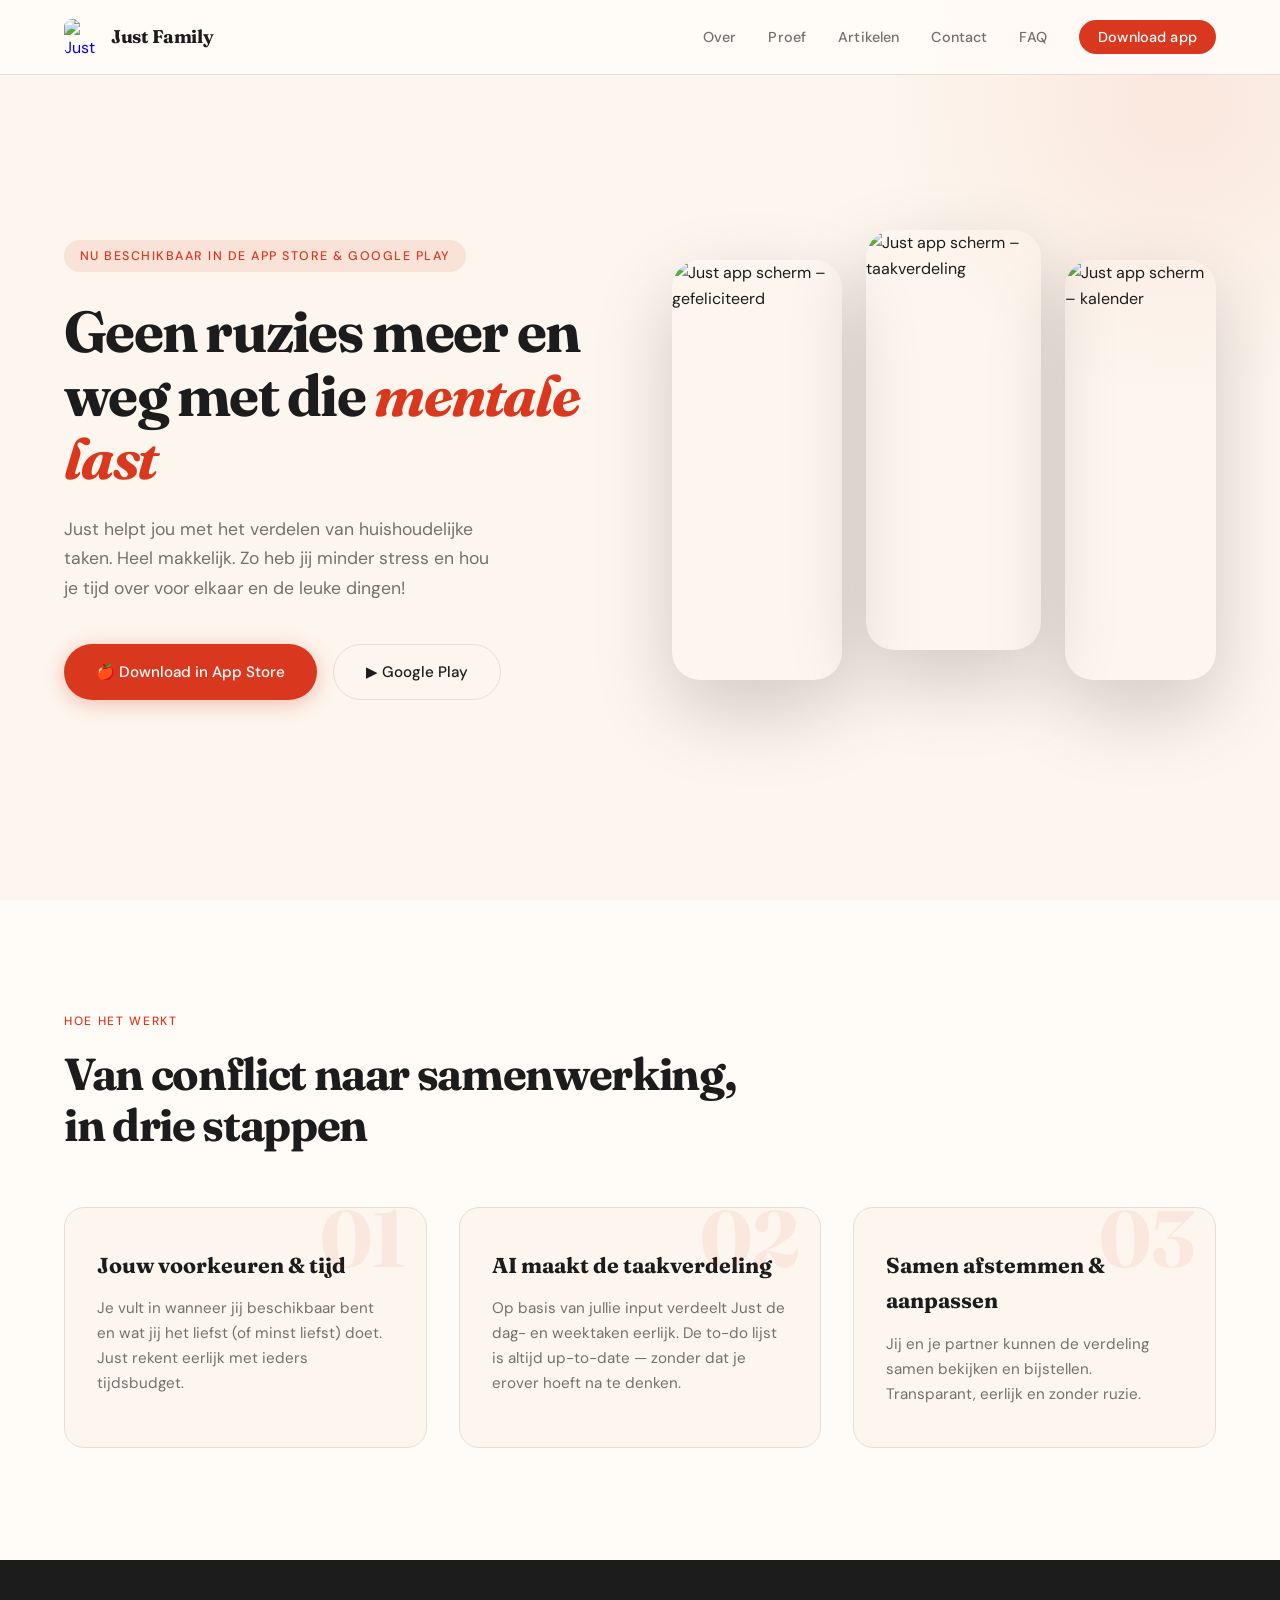
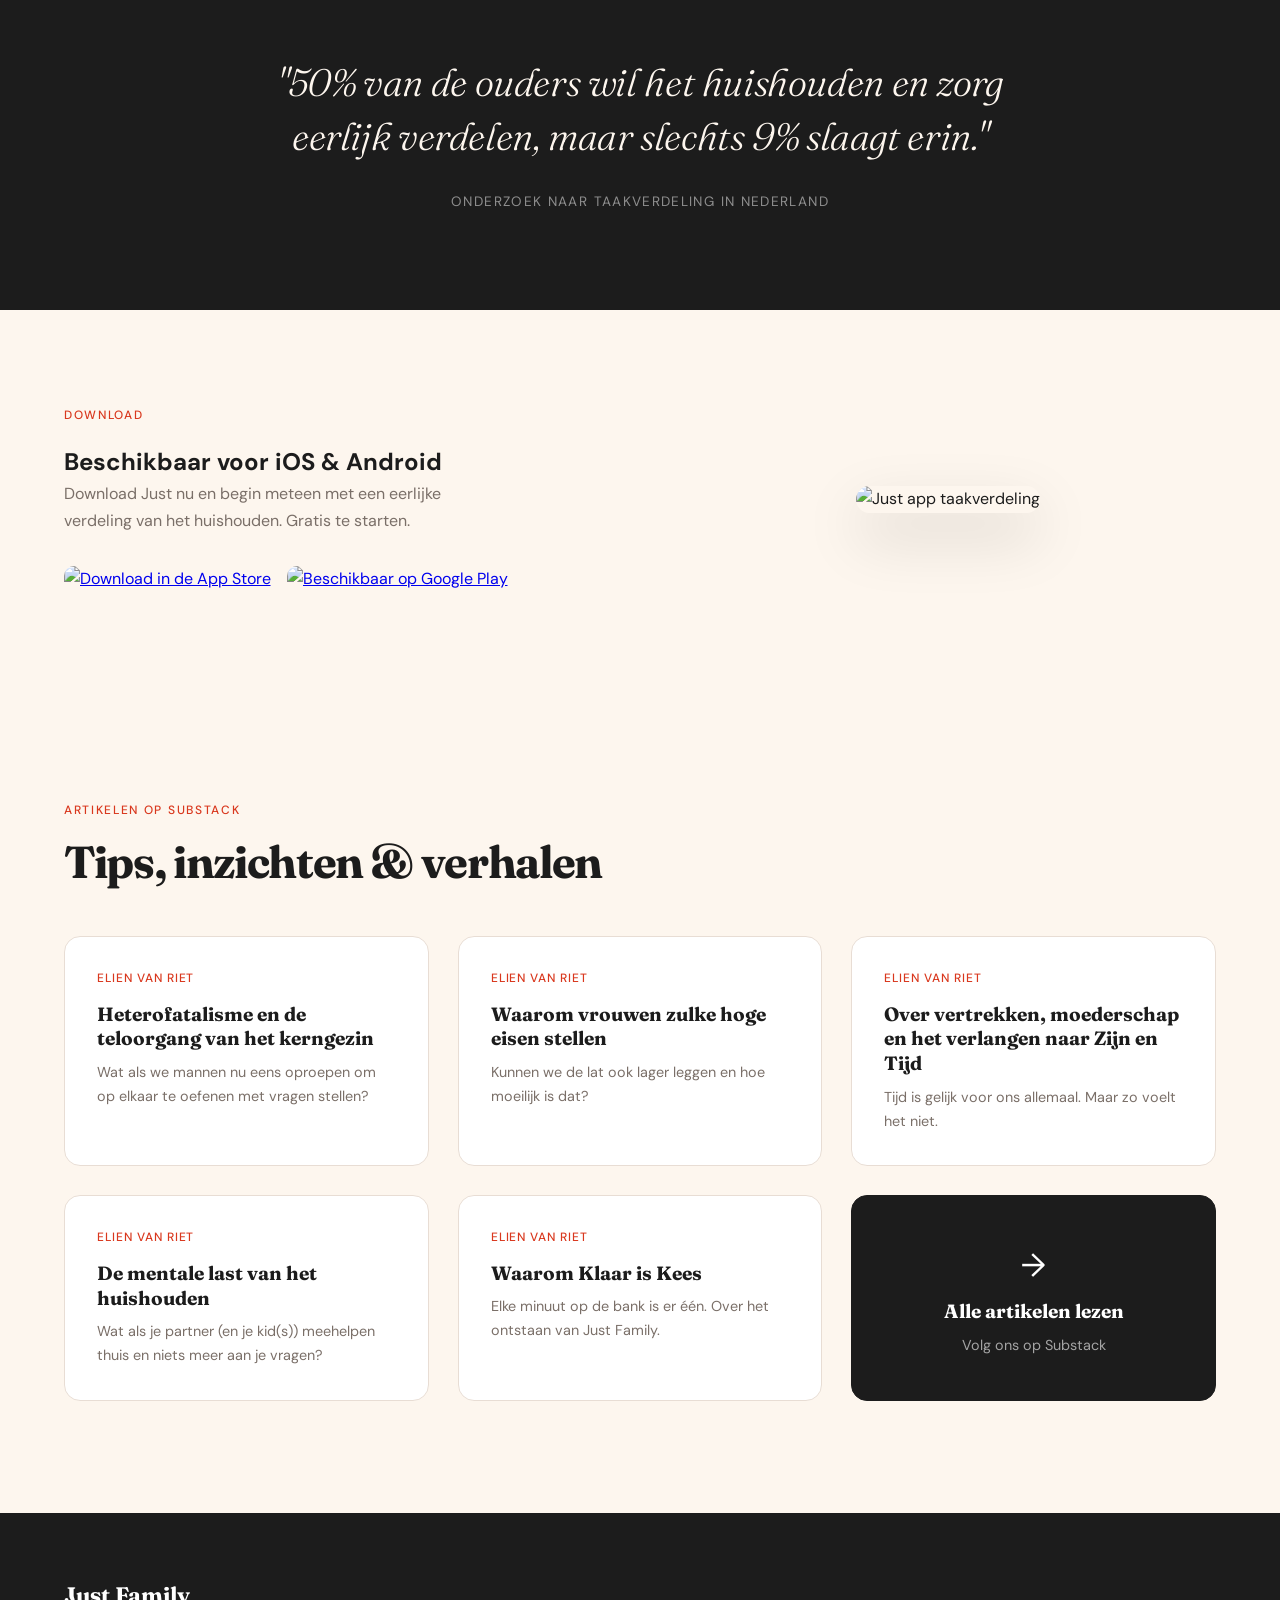
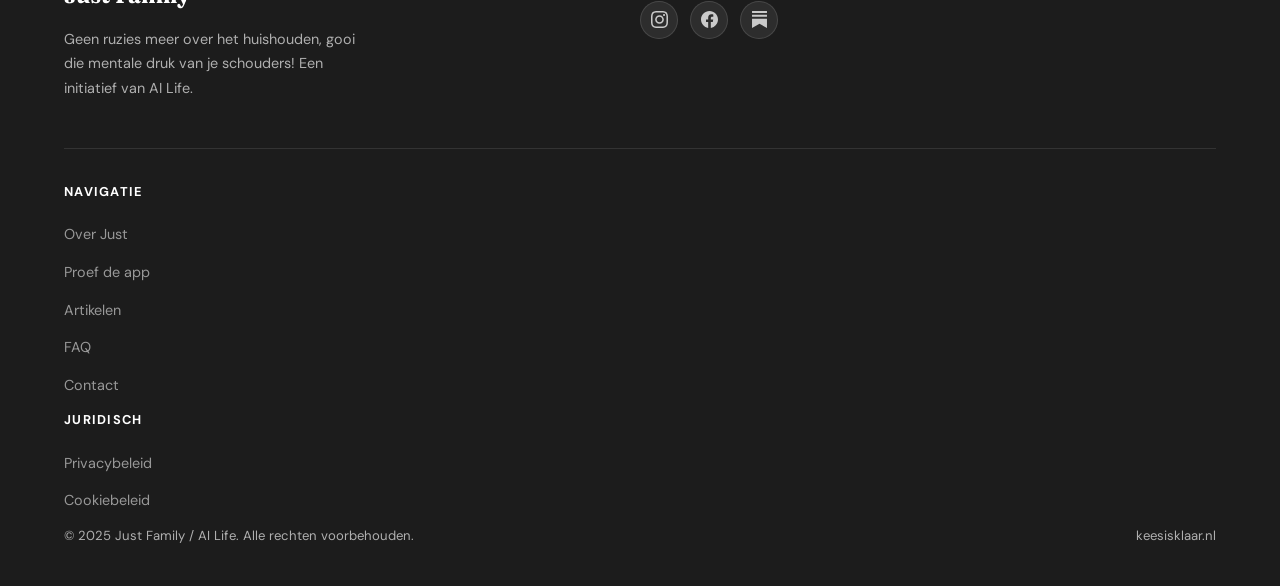
==== index.html @ a01b6556 "Add files via upload" ====
<!DOCTYPE html>
<html lang="nl">
<head>
  <meta charset="UTF-8" />
  <meta name="viewport" content="width=device-width, initial-scale=1.0" />
  <title>Just Family – AI Organizer die het huishouden verdeelt</title>
  <meta name="description" content="Just helpt jou met het verdelen van huishoudelijke taken. Geen ruzies meer en weg met die mentale last! Beschikbaar in de App Store en Google Play." />
  <meta property="og:title" content="Just Family – AI Organizer die het huishouden verdeelt" />
  <meta property="og:description" content="Just helpt jou met het verdelen van huishoudelijke taken. Geen ruzies meer en weg met die mentale last!" />
  <meta property="og:type" content="website" />
  <link rel="stylesheet" href="css/style.css" />
  <link rel="icon" href="https://keesisklaar.nl/wp-content/uploads/2025/02/cropped-rood-270x270.png" />
</head>
<body>

<!-- NAV -->
<nav>
  <a href="index.html" class="nav-logo">
    <img src="https://keesisklaar.nl/wp-content/uploads/2025/02/cropped-rood.png" alt="Just Family logo" />
    <span>Just Family</span>
  </a>
  <ul class="nav-links">
    <li><a href="over/index.html">Over</a></li>
    <li><a href="proef/index.html">Proef</a></li>
    <li><a href="https://elienvanriet.substack.com/" target="_blank">Artikelen</a></li>
    <li><a href="contact/index.html">Contact</a></li>
    <li><a href="faq/index.html">FAQ</a></li>
    <li><a href="https://apps.apple.com/nl/app/klaar-is-kees/id6742998095" target="_blank" class="nav-cta">Download app</a></li>
  </ul>
  <div class="hamburger" aria-label="Menu openen">
    <span></span><span></span><span></span>
  </div>
</nav>

<!-- HERO -->
<section class="hero">
  <div class="hero-text">
    <div class="hero-eyebrow animate">Nu beschikbaar in de App Store & Google Play</div>
    <h1 class="animate animate-delay-1">Geen ruzies meer en weg met die <em>mentale last</em></h1>
    <p class="hero-sub animate animate-delay-2">Just helpt jou met het verdelen van huishoudelijke taken. Heel makkelijk. Zo heb jij minder stress en hou je tijd over voor elkaar en de leuke dingen!</p>
    <div class="hero-buttons animate animate-delay-3">
      <a href="https://apps.apple.com/nl/app/klaar-is-kees/id6742998095" target="_blank" class="btn-primary">
        🍎 Download in App Store
      </a>
      <a href="https://play.google.com/store/apps/details?id=com.klaariskees.app&hl=nl" target="_blank" class="btn-secondary">
        ▶ Google Play
      </a>
    </div>
  </div>
  <div class="hero-phones animate animate-delay-4">
    <img src="https://keesisklaar.nl/wp-content/uploads/2026/05/SchermGefeliciteerd_zonderSchaduw-1024x768.png" alt="Just app scherm – gefeliciteerd" loading="lazy" />
    <img src="https://keesisklaar.nl/wp-content/uploads/2026/05/Taakverdeling_zonderSchaduw-2-569x1024.png" alt="Just app scherm – taakverdeling" loading="lazy" />
    <img src="https://keesisklaar.nl/wp-content/uploads/2026/05/SchermKalender_zonderSchaduw-1024x768.png" alt="Just app scherm – kalender" loading="lazy" />
  </div>
</section>

<!-- HOW IT WORKS -->
<section class="section">
  <p class="section-label animate">Hoe het werkt</p>
  <h2 class="animate animate-delay-1">Van conflict naar samenwerking, <br/>in drie stappen</h2>
  <div class="how-grid">
    <div class="how-card animate animate-delay-1" data-num="01">
      <h3>Jouw voorkeuren & tijd</h3>
      <p>Je vult in wanneer jij beschikbaar bent en wat jij het liefst (of minst liefst) doet. Just rekent eerlijk met ieders tijdsbudget.</p>
    </div>
    <div class="how-card animate animate-delay-2" data-num="02">
      <h3>AI maakt de taakverdeling</h3>
      <p>Op basis van jullie input verdeelt Just de dag- en weektaken eerlijk. De to-do lijst is altijd up-to-date — zonder dat je erover hoeft na te denken.</p>
    </div>
    <div class="how-card animate animate-delay-3" data-num="03">
      <h3>Samen afstemmen & aanpassen</h3>
      <p>Jij en je partner kunnen de verdeling samen bekijken en bijstellen. Transparant, eerlijk en zonder ruzie.</p>
    </div>
  </div>
</section>

<!-- QUOTE -->
<section class="quote-section">
  <blockquote class="animate">"50% van de ouders wil het huishouden en zorg eerlijk verdelen, maar slechts 9% slaagt erin."</blockquote>
  <cite class="animate animate-delay-1">Onderzoek naar taakverdeling in Nederland</cite>
</section>

<!-- APP DOWNLOAD -->
<section class="app-section">
  <div>
    <p class="section-label animate">Download</p>
    <h2 class="animate animate-delay-1">Beschikbaar voor iOS & Android</h2>
    <p class="animate animate-delay-2" style="color: var(--muted); margin-bottom: 1rem; max-width: 440px;">Download Just nu en begin meteen met een eerlijke verdeling van het huishouden. Gratis te starten.</p>
    <div class="app-badges animate animate-delay-3">
      <a href="https://apps.apple.com/nl/app/klaar-is-kees/id6742998095" target="_blank" class="app-badge">
        <img src="https://keesisklaar.nl/wp-content/uploads/2026/02/app_store_download.png" alt="Download in de App Store" />
      </a>
      <a href="https://play.google.com/store/apps/details?id=com.klaariskees.app&hl=nl" target="_blank" class="app-badge">
        <img src="https://keesisklaar.nl/wp-content/uploads/2026/02/google_play_download-1.png" alt="Beschikbaar op Google Play" />
      </a>
    </div>
  </div>
  <div class="animate animate-delay-2" style="text-align:center;">
    <img src="https://keesisklaar.nl/wp-content/uploads/2026/05/Taakverdeling_zonderSchaduw-2-569x1024.png" 
         alt="Just app taakverdeling" 
         style="max-height: 400px; width: auto; border-radius: 24px; box-shadow: 0 24px 60px rgba(0,0,0,0.15);"
         loading="lazy" />
  </div>
</section>

<!-- ARTICLES -->
<section class="section" style="background: var(--cream);">
  <p class="section-label animate">Artikelen op Substack</p>
  <h2 class="animate animate-delay-1">Tips, inzichten & verhalen</h2>
  <div class="articles-grid">
    <a href="https://elienvanriet.substack.com/p/heterofatalisme-en-de-teloorgang" target="_blank" class="article-card animate animate-delay-1">
      <div class="article-card-author">Elien van Riet</div>
      <h3>Heterofatalisme en de teloorgang van het kerngezin</h3>
      <p>Wat als we mannen nu eens oproepen om op elkaar te oefenen met vragen stellen?</p>
    </a>
    <a href="https://elienvanriet.substack.com/p/waarom-vrouwen-zulke-hoge-eisen-stellen" target="_blank" class="article-card animate animate-delay-2">
      <div class="article-card-author">Elien van Riet</div>
      <h3>Waarom vrouwen zulke hoge eisen stellen</h3>
      <p>Kunnen we de lat ook lager leggen en hoe moeilijk is dat?</p>
    </a>
    <a href="https://elienvanriet.substack.com/p/over-vertrekken-moederschap-en-het" target="_blank" class="article-card animate animate-delay-3">
      <div class="article-card-author">Elien van Riet</div>
      <h3>Over vertrekken, moederschap en het verlangen naar Zijn en Tijd</h3>
      <p>Tijd is gelijk voor ons allemaal. Maar zo voelt het niet.</p>
    </a>
    <a href="https://elienvanriet.substack.com/p/de-mentale-last-van-het-huishouden" target="_blank" class="article-card animate animate-delay-1">
      <div class="article-card-author">Elien van Riet</div>
      <h3>De mentale last van het huishouden</h3>
      <p>Wat als je partner (en je kid(s)) meehelpen thuis en niets meer aan je vragen?</p>
    </a>
    <a href="https://elienvanriet.substack.com/p/waarom-klaar-is-kees" target="_blank" class="article-card animate animate-delay-2">
      <div class="article-card-author">Elien van Riet</div>
      <h3>Waarom Klaar is Kees</h3>
      <p>Elke minuut op de bank is er één. Over het ontstaan van Just Family.</p>
    </a>
    <a href="https://elienvanriet.substack.com/" target="_blank" class="article-card animate animate-delay-3" style="background: var(--charcoal); border-color: var(--charcoal); color: white; display: flex; align-items: center; justify-content: center; text-align: center; min-height: 160px;">
      <div>
        <div style="font-size: 2rem; margin-bottom: 0.5rem;">→</div>
        <h3 style="color: white;">Alle artikelen lezen</h3>
        <p style="color: rgba(255,255,255,0.6);">Volg ons op Substack</p>
      </div>
    </a>
  </div>
</section>

<!-- FOOTER -->
<footer>
  <div class="footer-top">
    <div class="footer-brand">
      <h3>Just Family</h3>
      <p>Geen ruzies meer over het huishouden, gooi die mentale druk van je schouders! Een initiatief van AI Life.</p>
    </div>
      <div class="footer-social">
        <a href="https://www.instagram.com/just_family_ai" target="_blank" aria-label="Instagram">
          <svg viewBox="0 0 24 24" xmlns="http://www.w3.org/2000/svg"><path d="M12 2.163c3.204 0 3.584.012 4.85.07 3.252.148 4.771 1.691 4.919 4.919.058 1.265.069 1.645.069 4.849 0 3.205-.012 3.584-.069 4.849-.149 3.225-1.664 4.771-4.919 4.919-1.266.058-1.644.07-4.85.07-3.204 0-3.584-.012-4.849-.07-3.26-.149-4.771-1.699-4.919-4.92-.058-1.265-.07-1.644-.07-4.849 0-3.204.013-3.583.07-4.849.149-3.227 1.664-4.771 4.919-4.919 1.266-.057 1.645-.069 4.849-.069zm0-2.163c-3.259 0-3.667.014-4.947.072-4.358.2-6.78 2.618-6.98 6.98-.059 1.281-.073 1.689-.073 4.948 0 3.259.014 3.668.072 4.948.2 4.358 2.618 6.78 6.98 6.98 1.281.058 1.689.072 4.948.072 3.259 0 3.668-.014 4.948-.072 4.354-.2 6.782-2.618 6.979-6.98.059-1.28.073-1.689.073-4.948 0-3.259-.014-3.667-.072-4.947-.196-4.354-2.617-6.78-6.979-6.98-1.281-.059-1.69-.073-4.949-.073zm0 5.838c-3.403 0-6.162 2.759-6.162 6.162s2.759 6.163 6.162 6.163 6.162-2.759 6.162-6.163c0-3.403-2.759-6.162-6.162-6.162zm0 10.162c-2.209 0-4-1.79-4-4 0-2.209 1.791-4 4-4s4 1.791 4 4c0 2.21-1.791 4-4 4zm6.406-11.845c-.796 0-1.441.645-1.441 1.44s.645 1.44 1.441 1.44c.795 0 1.439-.645 1.439-1.44s-.644-1.44-1.439-1.44z"/></svg>
        </a>
        <a href="https://www.facebook.com/people/Just-Family-AI-Organizer/61588828659085/" target="_blank" aria-label="Facebook">
          <svg viewBox="0 0 24 24" xmlns="http://www.w3.org/2000/svg"><path d="M24 12.073c0-6.627-5.373-12-12-12s-12 5.373-12 12c0 5.99 4.388 10.954 10.125 11.854v-8.385H7.078v-3.47h3.047V9.43c0-3.007 1.792-4.669 4.533-4.669 1.312 0 2.686.235 2.686.235v2.953H15.83c-1.491 0-1.956.925-1.956 1.874v2.25h3.328l-.532 3.47h-2.796v8.385C19.612 23.027 24 18.062 24 12.073z"/></svg>
        </a>
        <a href="https://elienvanriet.substack.com/" target="_blank" aria-label="Substack">
          <svg viewBox="0 0 24 24" xmlns="http://www.w3.org/2000/svg"><path d="M22.539 8.242H1.46V5.406h21.08v2.836zM1.46 10.812V24L12 18.11 22.54 24V10.812H1.46zM22.54 0H1.46v2.836h21.08V0z"/></svg>
        </a>
      </div>
    </div>
    <div class="footer-col">
      <h4>Navigatie</h4>
      <ul>
        <li><a href="over/index.html">Over Just</a></li>
        <li><a href="proef/index.html">Proef de app</a></li>
        <li><a href="https://elienvanriet.substack.com/" target="_blank">Artikelen</a></li>
        <li><a href="faq/index.html">FAQ</a></li>
        <li><a href="contact/index.html">Contact</a></li>
      </ul>
    </div>
    <div class="footer-col">
      <h4>Juridisch</h4>
      <ul>
        <li><a href="privacybeleid/index.html">Privacybeleid</a></li>
        <li><a href="cookiebeleid/index.html">Cookiebeleid</a></li>
      </ul>
    </div>
  </div>
  <div class="footer-bottom">
    <span>© 2025 Just Family / AI Life. Alle rechten voorbehouden.</span>
    <span>keesisklaar.nl</span>
  </div>
</footer>

<script src="js/main.js"></script>
</body>
</html>
---- css/style.css ----
@import url('https://fonts.googleapis.com/css2?family=Fraunces:ital,opsz,wght@0,9..144,300;0,9..144,700;1,9..144,300&family=DM+Sans:wght@300;400;500&display=swap');

:root {
  --red: #D9381E;
  --red-dark: #B02E17;
  --cream: #FDF6EE;
  --warm-white: #FFFBF7;
  --charcoal: #1C1C1C;
  --muted: #7A6F68;
  --border: #E8DDD4;
  --accent: #F5C842;
}

*, *::before, *::after { box-sizing: border-box; margin: 0; padding: 0; }

html { scroll-behavior: smooth; }

body {
  font-family: 'DM Sans', sans-serif;
  background: var(--warm-white);
  color: var(--charcoal);
  font-size: 16px;
  line-height: 1.65;
  overflow-x: hidden;
}

/* ── NAV ── */
nav {
  position: fixed;
  top: 0; left: 0; right: 0;
  z-index: 100;
  display: flex;
  align-items: center;
  justify-content: space-between;
  padding: 1.2rem 5vw;
  background: rgba(255,251,247,0.92);
  backdrop-filter: blur(12px);
  border-bottom: 1px solid var(--border);
}

.nav-logo {
  display: flex;
  align-items: center;
  gap: 0.7rem;
  text-decoration: none;
}

.nav-logo img {
  width: 36px;
  height: 36px;
  border-radius: 8px;
}

.nav-logo span {
  font-family: 'Fraunces', serif;
  font-size: 1.15rem;
  font-weight: 700;
  color: var(--charcoal);
  letter-spacing: -0.02em;
}

.nav-links {
  display: flex;
  align-items: center;
  gap: 2rem;
  list-style: none;
}

.nav-links a {
  text-decoration: none;
  color: var(--muted);
  font-size: 0.9rem;
  font-weight: 500;
  letter-spacing: 0.01em;
  transition: color 0.2s;
}

.nav-links a:hover, .nav-links a.active { color: var(--red); }

.nav-cta {
  background: var(--red);
  color: white !important;
  padding: 0.5rem 1.2rem;
  border-radius: 100px;
  font-weight: 500 !important;
  transition: background 0.2s !important;
}

.nav-cta:hover { background: var(--red-dark) !important; color: white !important; }

/* ── HERO ── */
.hero {
  min-height: 100vh;
  display: grid;
  grid-template-columns: 1fr 1fr;
  align-items: center;
  padding: 120px 5vw 80px;
  gap: 4rem;
  background: var(--cream);
  position: relative;
  overflow: hidden;
}

.hero::before {
  content: '';
  position: absolute;
  top: -200px; right: -200px;
  width: 600px; height: 600px;
  border-radius: 50%;
  background: radial-gradient(circle, rgba(217,56,30,0.08) 0%, transparent 70%);
  pointer-events: none;
}

.hero-text { position: relative; z-index: 1; }

.hero-eyebrow {
  display: inline-block;
  font-size: 0.78rem;
  font-weight: 500;
  letter-spacing: 0.12em;
  text-transform: uppercase;
  color: var(--red);
  background: rgba(217,56,30,0.1);
  padding: 0.35rem 1rem;
  border-radius: 100px;
  margin-bottom: 1.8rem;
}

.hero h1 {
  font-family: 'Fraunces', serif;
  font-size: clamp(2.4rem, 4.5vw, 3.8rem);
  font-weight: 700;
  line-height: 1.1;
  letter-spacing: -0.03em;
  color: var(--charcoal);
  margin-bottom: 1.5rem;
}

.hero h1 em {
  font-style: italic;
  color: var(--red);
}

.hero-sub {
  font-size: 1.1rem;
  color: var(--muted);
  margin-bottom: 2.5rem;
  max-width: 440px;
  line-height: 1.7;
}

.hero-buttons {
  display: flex;
  gap: 1rem;
  flex-wrap: wrap;
}

.btn-primary {
  display: inline-flex;
  align-items: center;
  gap: 0.5rem;
  background: var(--red);
  color: white;
  padding: 0.9rem 2rem;
  border-radius: 100px;
  font-weight: 500;
  text-decoration: none;
  font-size: 0.95rem;
  transition: all 0.25s;
  box-shadow: 0 4px 20px rgba(217,56,30,0.3);
}

.btn-primary:hover {
  background: var(--red-dark);
  transform: translateY(-2px);
  box-shadow: 0 8px 28px rgba(217,56,30,0.35);
}

.btn-secondary {
  display: inline-flex;
  align-items: center;
  gap: 0.5rem;
  background: transparent;
  color: var(--charcoal);
  padding: 0.9rem 2rem;
  border-radius: 100px;
  font-weight: 500;
  text-decoration: none;
  font-size: 0.95rem;
  border: 1.5px solid var(--border);
  transition: all 0.25s;
}

.btn-secondary:hover {
  border-color: var(--charcoal);
  background: var(--charcoal);
  color: white;
}

.hero-phones {
  display: flex;
  gap: 1.5rem;
  align-items: flex-end;
  justify-content: center;
}

.hero-phones img {
  height: min(420px, 50vw);
  width: auto;
  border-radius: 28px;
  box-shadow: 0 30px 80px rgba(0,0,0,0.18);
  transition: transform 0.4s;
}

.hero-phones img:nth-child(2) { transform: translateY(-30px); }
.hero-phones img:hover { transform: translateY(-10px) !important; }

/* ── SECTIONS ── */
.section {
  padding: 7rem 5vw;
}

.section-label {
  font-size: 0.75rem;
  letter-spacing: 0.14em;
  text-transform: uppercase;
  color: var(--red);
  font-weight: 500;
  margin-bottom: 1rem;
}

.section h2 {
  font-family: 'Fraunces', serif;
  font-size: clamp(2rem, 3.5vw, 3rem);
  font-weight: 700;
  letter-spacing: -0.03em;
  line-height: 1.15;
  margin-bottom: 1.5rem;
}

/* ── HOW IT WORKS ── */
.how-grid {
  display: grid;
  grid-template-columns: repeat(3, 1fr);
  gap: 2rem;
  margin-top: 3.5rem;
}

.how-card {
  background: var(--cream);
  border-radius: 20px;
  padding: 2.5rem 2rem;
  border: 1px solid var(--border);
  position: relative;
  overflow: hidden;
  transition: transform 0.3s, box-shadow 0.3s;
}

.how-card:hover {
  transform: translateY(-6px);
  box-shadow: 0 20px 50px rgba(0,0,0,0.1);
}

.how-card::before {
  content: attr(data-num);
  position: absolute;
  top: -10px; right: 20px;
  font-family: 'Fraunces', serif;
  font-size: 5rem;
  font-weight: 700;
  color: rgba(217,56,30,0.07);
  line-height: 1;
}

.how-card h3 {
  font-family: 'Fraunces', serif;
  font-size: 1.35rem;
  font-weight: 700;
  margin-bottom: 0.8rem;
  color: var(--charcoal);
}

.how-card p { color: var(--muted); font-size: 0.95rem; line-height: 1.65; }

/* ── QUOTE ── */
.quote-section {
  background: var(--charcoal);
  color: var(--cream);
  padding: 6rem 5vw;
  text-align: center;
}

.quote-section blockquote {
  font-family: 'Fraunces', serif;
  font-size: clamp(1.6rem, 3vw, 2.6rem);
  font-style: italic;
  font-weight: 300;
  max-width: 800px;
  margin: 0 auto 1.5rem;
  line-height: 1.4;
  letter-spacing: -0.01em;
}

.quote-section cite {
  font-size: 0.85rem;
  letter-spacing: 0.1em;
  text-transform: uppercase;
  color: rgba(255,255,255,0.5);
  font-style: normal;
}

/* ── APP STORES ── */
.app-section {
  background: var(--cream);
  padding: 6rem 5vw;
  display: grid;
  grid-template-columns: 1fr 1fr;
  gap: 5rem;
  align-items: center;
}

.app-badges {
  display: flex;
  gap: 1rem;
  flex-wrap: wrap;
  margin-top: 2rem;
}

.app-badge img {
  height: 52px;
  width: auto;
  border-radius: 10px;
  transition: opacity 0.2s, transform 0.2s;
}

.app-badge img:hover { opacity: 0.85; transform: scale(1.03); }

/* ── ARTICLES ── */
.articles-grid {
  display: grid;
  grid-template-columns: repeat(auto-fill, minmax(300px, 1fr));
  gap: 1.8rem;
  margin-top: 3rem;
}

.article-card {
  background: white;
  border-radius: 16px;
  padding: 2rem;
  border: 1px solid var(--border);
  text-decoration: none;
  color: inherit;
  display: block;
  transition: all 0.3s;
}

.article-card:hover {
  border-color: var(--red);
  transform: translateY(-4px);
  box-shadow: 0 12px 40px rgba(0,0,0,0.08);
}

.article-card-author {
  font-size: 0.75rem;
  letter-spacing: 0.08em;
  text-transform: uppercase;
  color: var(--red);
  font-weight: 500;
  margin-bottom: 0.8rem;
}

.article-card h3 {
  font-family: 'Fraunces', serif;
  font-size: 1.2rem;
  font-weight: 700;
  line-height: 1.3;
  margin-bottom: 0.6rem;
}

.article-card p { color: var(--muted); font-size: 0.9rem; }

/* ── FOOTER ── */
footer {
  background: var(--charcoal);
  color: rgba(255,255,255,0.65);
  padding: 4rem 5vw 2.5rem;
}

.footer-top {
  display: grid;
  grid-template-columns: 2fr 1fr 1fr;
  gap: 4rem;
  padding-bottom: 3rem;
  border-bottom: 1px solid rgba(255,255,255,0.1);
  margin-bottom: 2rem;
}

.footer-brand h3 {
  font-family: 'Fraunces', serif;
  font-size: 1.4rem;
  color: white;
  margin-bottom: 0.8rem;
}

.footer-brand p { font-size: 0.9rem; line-height: 1.7; max-width: 300px; }

.footer-col h4 {
  color: white;
  font-size: 0.8rem;
  letter-spacing: 0.1em;
  text-transform: uppercase;
  margin-bottom: 1.2rem;
}

.footer-col ul { list-style: none; }
.footer-col ul li { margin-bottom: 0.7rem; }
.footer-col ul li a {
  text-decoration: none;
  color: rgba(255,255,255,0.55);
  font-size: 0.9rem;
  transition: color 0.2s;
}
.footer-col ul li a:hover { color: white; }

.footer-social {
  display: flex;
  gap: 0.75rem;
  margin-top: 1.5rem;
}

.footer-social a {
  display: flex;
  align-items: center;
  justify-content: center;
  width: 38px;
  height: 38px;
  border-radius: 50%;
  background: rgba(255,255,255,0.08);
  border: 1px solid rgba(255,255,255,0.12);
  transition: background 0.2s, transform 0.2s, border-color 0.2s;
  text-decoration: none;
}

.footer-social a:hover {
  background: rgba(255,255,255,0.18);
  border-color: rgba(255,255,255,0.3);
  transform: translateY(-2px);
}

.footer-social svg {
  width: 17px;
  height: 17px;
  fill: rgba(255,255,255,0.75);
  transition: fill 0.2s;
}

.footer-social a:hover svg { fill: white; }

.footer-bottom {
  display: flex;
  justify-content: space-between;
  align-items: center;
  font-size: 0.82rem;
}

/* ── PAGE HEADER ── */
.page-header {
  background: var(--cream);
  padding: 160px 5vw 80px;
  border-bottom: 1px solid var(--border);
}

.page-header h1 {
  font-family: 'Fraunces', serif;
  font-size: clamp(2.4rem, 5vw, 4rem);
  font-weight: 700;
  letter-spacing: -0.04em;
  line-height: 1.1;
}

.page-header h1 em { color: var(--red); font-style: italic; }
.page-header p { color: var(--muted); font-size: 1.1rem; margin-top: 1rem; max-width: 550px; }

/* ── TEAM ── */
.team-grid {
  display: grid;
  grid-template-columns: repeat(auto-fill, minmax(220px, 1fr));
  gap: 2rem;
  margin-top: 3rem;
}

.team-card {
  text-align: center;
  background: var(--cream);
  border-radius: 16px;
  padding: 2rem 1.5rem;
  border: 1px solid var(--border);
}

.team-card img {
  width: 100px;
  height: 100px;
  border-radius: 50%;
  object-fit: cover;
  margin-bottom: 1rem;
  border: 3px solid var(--border);
}

.team-card h3 { font-family: 'Fraunces', serif; font-size: 1.05rem; margin-bottom: 0.25rem; }
.team-card p { font-size: 0.82rem; color: var(--red); font-weight: 500; }

/* ── FAQ ── */
.faq-list { margin-top: 3rem; }

.faq-item {
  border: 1px solid var(--border);
  border-radius: 14px;
  margin-bottom: 1rem;
  overflow: hidden;
  background: white;
}

.faq-question {
  display: flex;
  justify-content: space-between;
  align-items: center;
  padding: 1.5rem 2rem;
  cursor: pointer;
  font-weight: 500;
  font-size: 1rem;
  user-select: none;
  transition: background 0.2s;
}

.faq-question:hover { background: var(--cream); }

.faq-question .icon {
  width: 28px; height: 28px;
  border-radius: 50%;
  background: var(--red);
  color: white;
  display: flex;
  align-items: center;
  justify-content: center;
  flex-shrink: 0;
  font-size: 1.1rem;
  transition: transform 0.3s;
}

.faq-item.open .faq-question .icon { transform: rotate(45deg); }

.faq-answer {
  max-height: 0;
  overflow: hidden;
  transition: max-height 0.4s ease, padding 0.3s;
  padding: 0 2rem;
}

.faq-item.open .faq-answer {
  max-height: 2000px;
  padding: 0 2rem 1.8rem;
}

.faq-answer p, .faq-answer ul, .faq-answer ol {
  color: var(--muted);
  font-size: 0.95rem;
  line-height: 1.75;
  margin-bottom: 1rem;
}

.faq-answer ul, .faq-answer ol { padding-left: 1.4rem; }
.faq-answer li { margin-bottom: 0.5rem; }

.faq-category {
  display: inline-block;
  font-size: 0.7rem;
  letter-spacing: 0.1em;
  text-transform: uppercase;
  background: rgba(217,56,30,0.1);
  color: var(--red);
  padding: 0.2rem 0.6rem;
  border-radius: 4px;
  margin-bottom: 0.8rem;
}

/* ── CONTACT ── */
.contact-grid {
  display: grid;
  grid-template-columns: 1fr 1fr;
  gap: 5rem;
  padding: 5rem 5vw;
}

.contact-form { }
.contact-form label {
  display: block;
  font-size: 0.85rem;
  font-weight: 500;
  margin-bottom: 0.5rem;
  color: var(--charcoal);
}

.contact-form input,
.contact-form textarea,
.contact-form select {
  width: 100%;
  padding: 0.85rem 1.1rem;
  border: 1.5px solid var(--border);
  border-radius: 10px;
  font-family: 'DM Sans', sans-serif;
  font-size: 0.95rem;
  background: white;
  color: var(--charcoal);
  margin-bottom: 1.4rem;
  transition: border-color 0.2s;
  outline: none;
}

.contact-form input:focus,
.contact-form textarea:focus { border-color: var(--red); }

.contact-form textarea { height: 140px; resize: vertical; }
.contact-form button {
  background: var(--red);
  color: white;
  border: none;
  padding: 1rem 2.5rem;
  border-radius: 100px;
  font-family: 'DM Sans', sans-serif;
  font-size: 1rem;
  font-weight: 500;
  cursor: pointer;
  transition: all 0.25s;
  width: 100%;
}
.contact-form button:hover {
  background: var(--red-dark);
  transform: translateY(-2px);
}

.contact-info h3 {
  font-family: 'Fraunces', serif;
  font-size: 1.6rem;
  margin-bottom: 1rem;
}

.contact-info p { color: var(--muted); line-height: 1.75; margin-bottom: 2rem; }

.contact-detail {
  display: flex;
  gap: 1rem;
  align-items: flex-start;
  margin-bottom: 1.5rem;
}

.contact-detail .icon {
  width: 44px; height: 44px;
  background: var(--cream);
  border-radius: 12px;
  display: flex;
  align-items: center;
  justify-content: center;
  font-size: 1.2rem;
  flex-shrink: 0;
  border: 1px solid var(--border);
}

.contact-detail h4 { font-size: 0.85rem; font-weight: 500; margin-bottom: 0.25rem; }
.contact-detail p { color: var(--muted); font-size: 0.9rem; margin: 0; }

/* ── PROEF ── */
.proef-section { padding: 5rem 5vw; background: var(--cream); }
.proef-section h2 { font-family: 'Fraunces', serif; font-size: 2rem; margin-bottom: 1.5rem; }
.proef-content { max-width: 700px; color: var(--muted); line-height: 1.8; font-size: 1rem; }
.proef-content p { margin-bottom: 1.2rem; }
.proef-steps {
  margin-top: 3rem;
  display: grid;
  grid-template-columns: repeat(2, 1fr);
  gap: 2rem;
}
.proef-step {
  background: white;
  border-radius: 16px;
  padding: 2rem;
  border: 1px solid var(--border);
}
.proef-step .step-num {
  width: 40px; height: 40px;
  background: var(--red);
  color: white;
  border-radius: 50%;
  display: flex; align-items: center; justify-content: center;
  font-weight: 700;
  margin-bottom: 1rem;
  font-size: 1.1rem;
}
.proef-step h3 { font-family: 'Fraunces', serif; margin-bottom: 0.5rem; }
.proef-step p { color: var(--muted); font-size: 0.92rem; }

/* ── HAMBURGER ── */
.hamburger {
  display: none;
  flex-direction: column;
  justify-content: center;
  gap: 5px;
  cursor: pointer;
  padding: 8px;
  border-radius: 8px;
  transition: background 0.2s;
  z-index: 102;
  position: relative;
}

.hamburger:hover { background: var(--cream); }

.hamburger span {
  display: block;
  width: 22px;
  height: 2px;
  background: var(--charcoal);
  border-radius: 2px;
  transition: transform 0.35s cubic-bezier(0.4,0,0.2,1),
              opacity 0.25s ease,
              width 0.3s ease;
  transform-origin: center;
}

/* Hamburger → X animation */
.hamburger.open span:nth-child(1) { transform: translateY(7px) rotate(45deg); }
.hamburger.open span:nth-child(2) { opacity: 0; width: 0; }
.hamburger.open span:nth-child(3) { transform: translateY(-7px) rotate(-45deg); }

/* ── MOBILE BACKDROP ── */
.nav-backdrop {
  display: none;
  position: fixed;
  inset: 0;
  background: rgba(28, 28, 28, 0.45);
  backdrop-filter: blur(3px);
  z-index: 100;
  opacity: 0;
  transition: opacity 0.3s ease;
}

.nav-backdrop.open {
  display: block;
  opacity: 1;
}

/* ── RESPONSIVE ── */
@media (max-width: 900px) {
  .hero { grid-template-columns: 1fr; min-height: auto; padding: 120px 5vw 60px; }
  .hero-phones { display: none; }
  .how-grid { grid-template-columns: 1fr; }
  .app-section { grid-template-columns: 1fr; gap: 2rem; }
  .footer-top { grid-template-columns: 1fr; gap: 2rem; }
  .contact-grid { grid-template-columns: 1fr; gap: 3rem; }
  .proef-steps { grid-template-columns: 1fr; }
  .team-grid { grid-template-columns: repeat(2, 1fr); }
  .hamburger { display: flex; }

  /* Slide-in drawer from the right */
  .nav-links {
    position: fixed;
    top: 0;
    right: 0;
    bottom: 0;
    width: min(320px, 85vw);
    background: var(--warm-white);
    flex-direction: column;
    align-items: flex-start;
    justify-content: flex-start;
    gap: 0;
    z-index: 101;
    padding: 100px 2rem 2rem;
    transform: translateX(100%);
    transition: transform 0.38s cubic-bezier(0.4, 0, 0.2, 1);
    box-shadow: -8px 0 40px rgba(0,0,0,0.12);
    overflow-y: auto;
    list-style: none;
  }

  .nav-links.open {
    transform: translateX(0);
    display: flex;
  }

  /* Individual nav items */
  .nav-links li {
    width: 100%;
    border-bottom: 1px solid var(--border);
  }

  .nav-links li:last-child {
    border-bottom: none;
    margin-top: auto;
    padding-top: 1.5rem;
  }

  .nav-links a {
    display: block;
    font-size: 1.05rem;
    font-weight: 500;
    color: var(--charcoal);
    padding: 1rem 0;
    width: 100%;
    transition: color 0.2s, padding-left 0.2s;
  }

  .nav-links a:hover,
  .nav-links a.active {
    color: var(--red);
    padding-left: 0.5rem;
  }

  /* Download CTA inside drawer */
  .nav-links .nav-cta {
    display: block;
    text-align: center;
    padding: 0.9rem 1.5rem;
    background: var(--red);
    color: white !important;
    border-radius: 100px;
    font-size: 0.95rem;
    margin-top: 0.5rem;
    box-shadow: 0 4px 16px rgba(217,56,30,0.28);
    transition: background 0.2s, transform 0.2s !important;
  }

  .nav-links .nav-cta:hover {
    background: var(--red-dark) !important;
    padding-left: 1.5rem;
    transform: translateY(-1px);
  }

  /* Prevent body scroll when drawer is open */
  body.nav-open { overflow: hidden; }
}

/* ── ANIMATIONS ── */
@keyframes fadeUp {
  from { opacity: 0; transform: translateY(30px); }
  to { opacity: 1; transform: translateY(0); }
}

.animate {
  animation: fadeUp 0.7s ease forwards;
  opacity: 0;
}

.animate-delay-1 { animation-delay: 0.15s; }
.animate-delay-2 { animation-delay: 0.3s; }
.animate-delay-3 { animation-delay: 0.45s; }
.animate-delay-4 { animation-delay: 0.6s; }
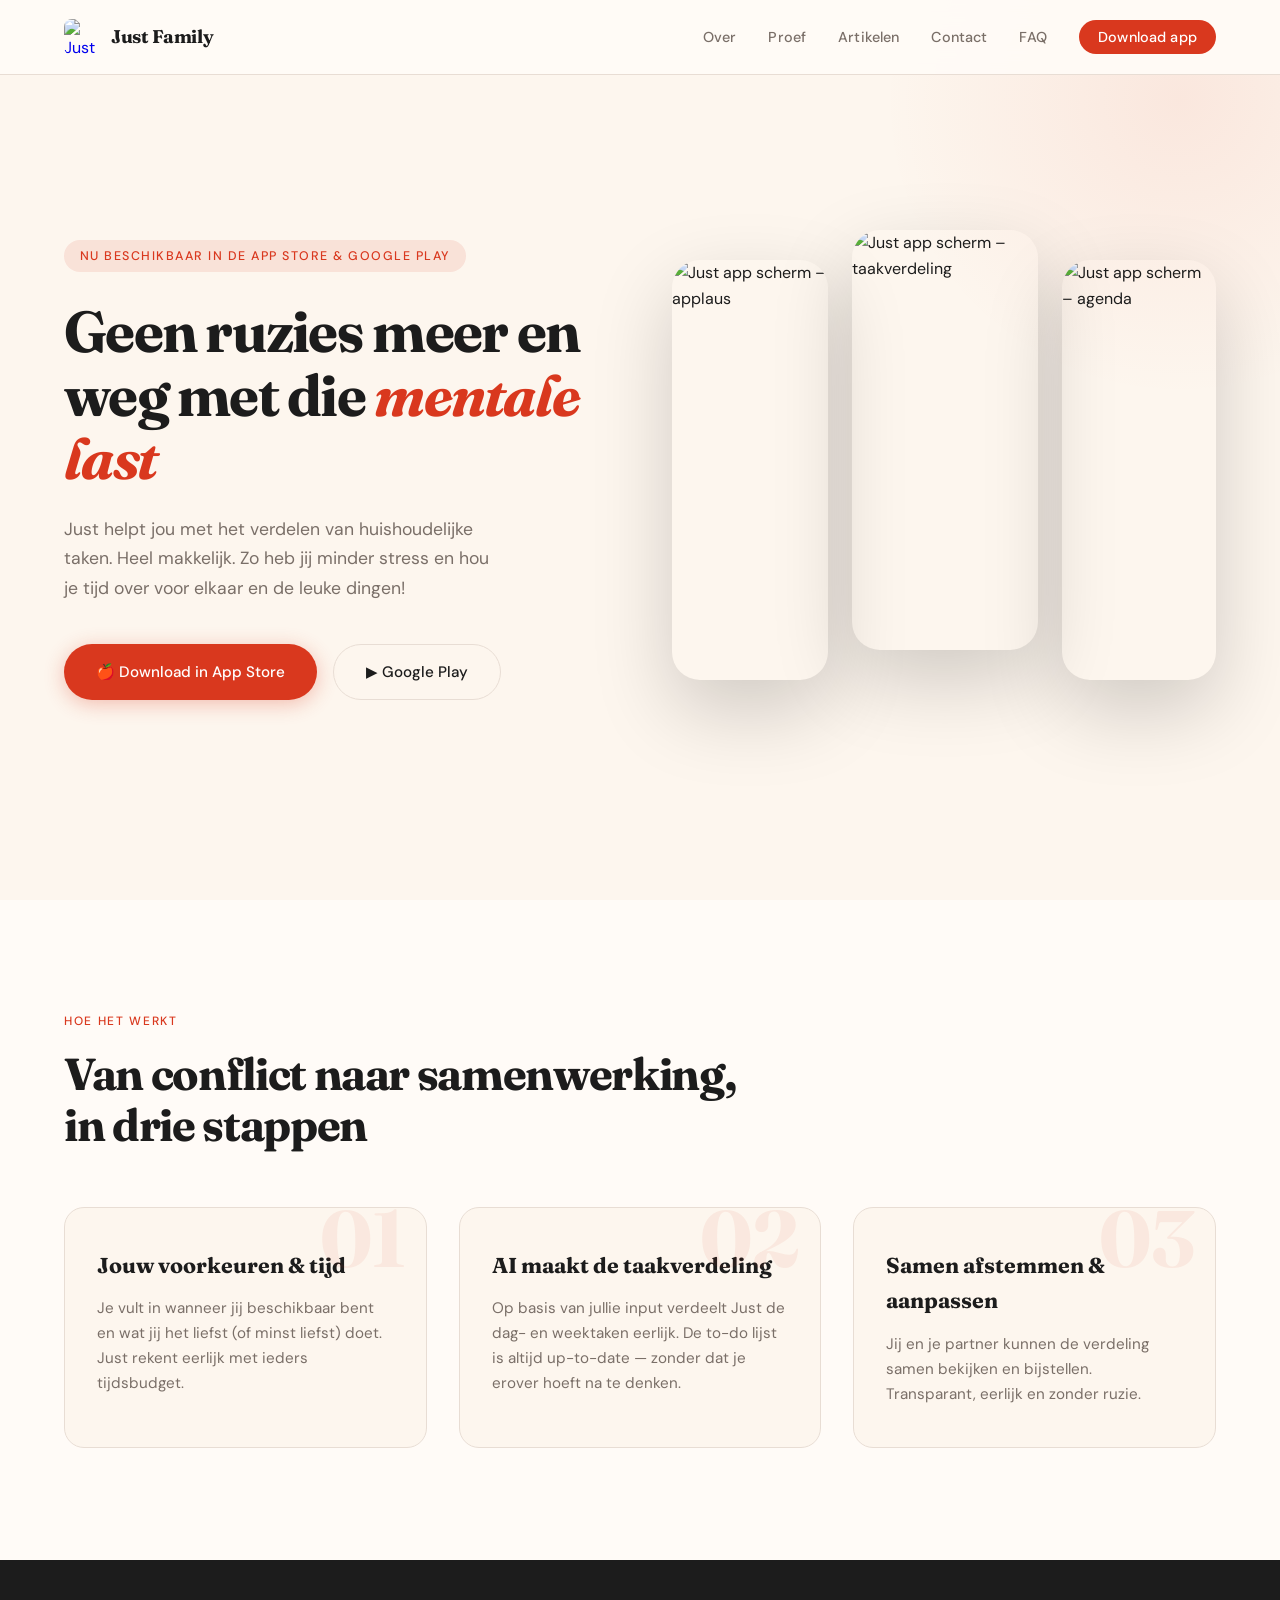
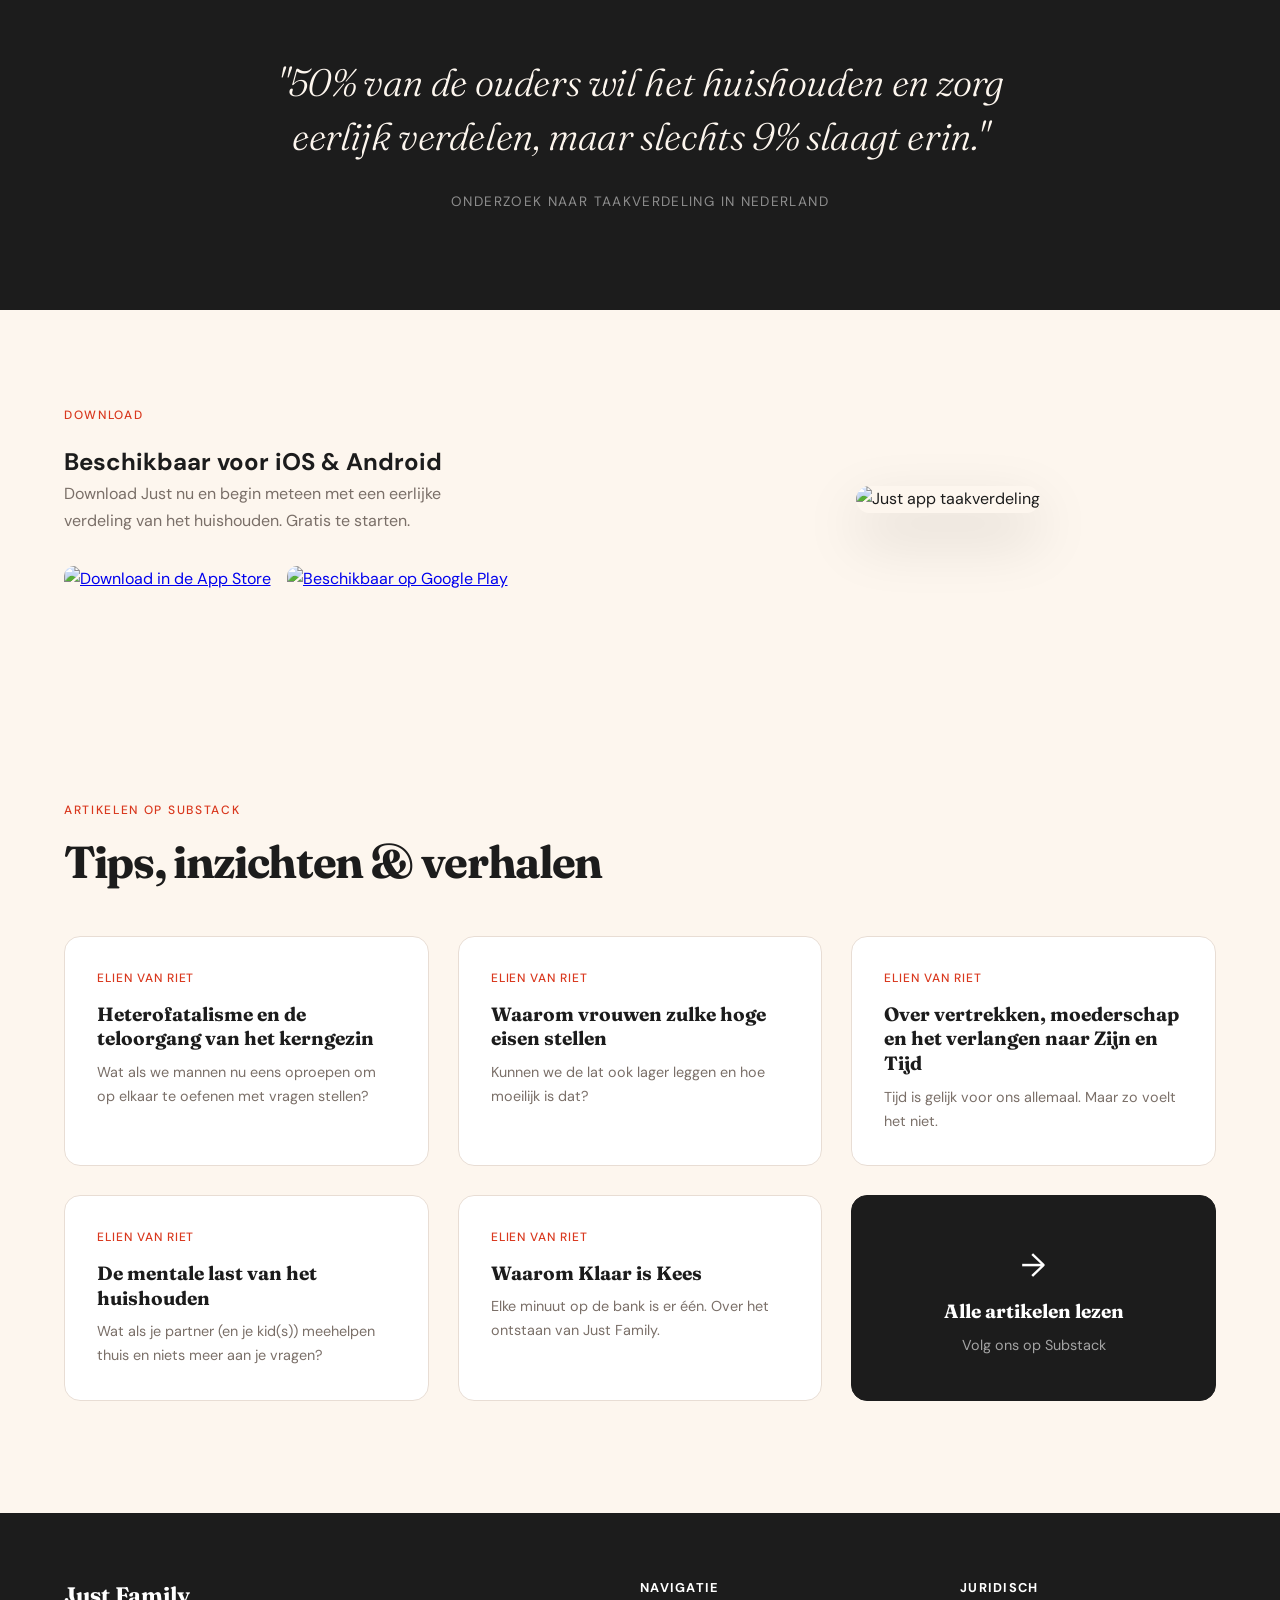
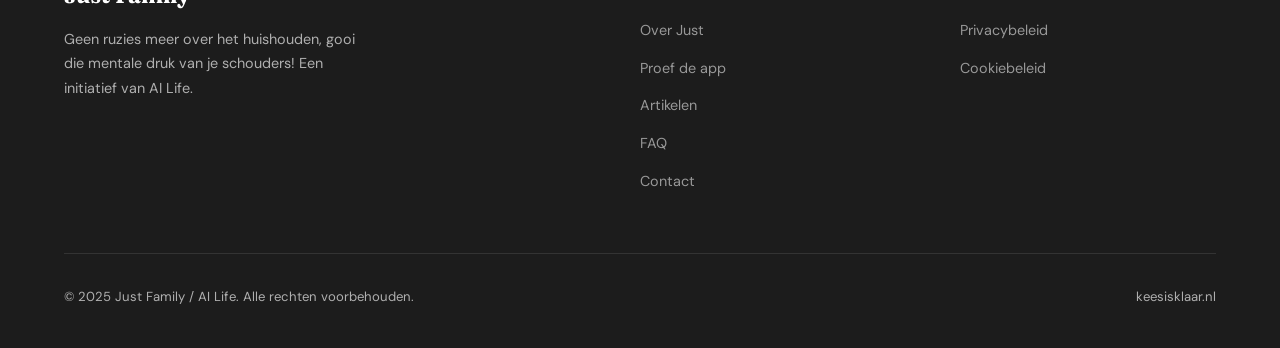
==== commit e4c408a1: "Add files via upload" ====
--- a/index.html
+++ b/index.html
@@ -48,9 +48,9 @@
     </div>
   </div>
   <div class="hero-phones animate animate-delay-4">
-    <img src="https://keesisklaar.nl/wp-content/uploads/2026/05/SchermGefeliciteerd_zonderSchaduw-1024x768.png" alt="Just app scherm – gefeliciteerd" loading="lazy" />
-    <img src="https://keesisklaar.nl/wp-content/uploads/2026/05/Taakverdeling_zonderSchaduw-2-569x1024.png" alt="Just app scherm – taakverdeling" loading="lazy" />
-    <img src="https://keesisklaar.nl/wp-content/uploads/2026/05/SchermKalender_zonderSchaduw-1024x768.png" alt="Just app scherm – kalender" loading="lazy" />
+    <img src="https://keesisklaar.nl/wp-content/uploads/2026/04/PromoscreenApplaus_transparant_portrait-1-596x1024.png" alt="Just app scherm – applaus" loading="lazy" />
+    <img src="https://keesisklaar.nl/wp-content/uploads/2026/04/PromoscreenTaakverdeling_transparant_portrait-620x1024.png" alt="Just app scherm – taakverdeling" loading="lazy" />
+    <img src="https://keesisklaar.nl/wp-content/uploads/2026/04/PromoScreenAgenda_Transparant_Portrait-3-564x1024.png" alt="Just app scherm – agenda" loading="lazy" />
   </div>
 </section>
 
@@ -96,7 +96,7 @@
     </div>
   </div>
   <div class="animate animate-delay-2" style="text-align:center;">
-    <img src="https://keesisklaar.nl/wp-content/uploads/2026/05/Taakverdeling_zonderSchaduw-2-569x1024.png" 
+    <img src="https://keesisklaar.nl/wp-content/uploads/2026/04/PromoscreenTaakverdeling_transparant_portrait-620x1024.png" 
          alt="Just app taakverdeling" 
          style="max-height: 400px; width: auto; border-radius: 24px; box-shadow: 0 24px 60px rgba(0,0,0,0.15);"
          loading="lazy" />
@@ -150,18 +150,6 @@
       <h3>Just Family</h3>
       <p>Geen ruzies meer over het huishouden, gooi die mentale druk van je schouders! Een initiatief van AI Life.</p>
     </div>
-      <div class="footer-social">
-        <a href="https://www.instagram.com/just_family_ai" target="_blank" aria-label="Instagram">
-          <svg viewBox="0 0 24 24" xmlns="http://www.w3.org/2000/svg"><path d="M12 2.163c3.204 0 3.584.012 4.85.07 3.252.148 4.771 1.691 4.919 4.919.058 1.265.069 1.645.069 4.849 0 3.205-.012 3.584-.069 4.849-.149 3.225-1.664 4.771-4.919 4.919-1.266.058-1.644.07-4.85.07-3.204 0-3.584-.012-4.849-.07-3.26-.149-4.771-1.699-4.919-4.92-.058-1.265-.07-1.644-.07-4.849 0-3.204.013-3.583.07-4.849.149-3.227 1.664-4.771 4.919-4.919 1.266-.057 1.645-.069 4.849-.069zm0-2.163c-3.259 0-3.667.014-4.947.072-4.358.2-6.78 2.618-6.98 6.98-.059 1.281-.073 1.689-.073 4.948 0 3.259.014 3.668.072 4.948.2 4.358 2.618 6.78 6.98 6.98 1.281.058 1.689.072 4.948.072 3.259 0 3.668-.014 4.948-.072 4.354-.2 6.782-2.618 6.979-6.98.059-1.28.073-1.689.073-4.948 0-3.259-.014-3.667-.072-4.947-.196-4.354-2.617-6.78-6.979-6.98-1.281-.059-1.69-.073-4.949-.073zm0 5.838c-3.403 0-6.162 2.759-6.162 6.162s2.759 6.163 6.162 6.163 6.162-2.759 6.162-6.163c0-3.403-2.759-6.162-6.162-6.162zm0 10.162c-2.209 0-4-1.79-4-4 0-2.209 1.791-4 4-4s4 1.791 4 4c0 2.21-1.791 4-4 4zm6.406-11.845c-.796 0-1.441.645-1.441 1.44s.645 1.44 1.441 1.44c.795 0 1.439-.645 1.439-1.44s-.644-1.44-1.439-1.44z"/></svg>
-        </a>
-        <a href="https://www.facebook.com/people/Just-Family-AI-Organizer/61588828659085/" target="_blank" aria-label="Facebook">
-          <svg viewBox="0 0 24 24" xmlns="http://www.w3.org/2000/svg"><path d="M24 12.073c0-6.627-5.373-12-12-12s-12 5.373-12 12c0 5.99 4.388 10.954 10.125 11.854v-8.385H7.078v-3.47h3.047V9.43c0-3.007 1.792-4.669 4.533-4.669 1.312 0 2.686.235 2.686.235v2.953H15.83c-1.491 0-1.956.925-1.956 1.874v2.25h3.328l-.532 3.47h-2.796v8.385C19.612 23.027 24 18.062 24 12.073z"/></svg>
-        </a>
-        <a href="https://elienvanriet.substack.com/" target="_blank" aria-label="Substack">
-          <svg viewBox="0 0 24 24" xmlns="http://www.w3.org/2000/svg"><path d="M22.539 8.242H1.46V5.406h21.08v2.836zM1.46 10.812V24L12 18.11 22.54 24V10.812H1.46zM22.54 0H1.46v2.836h21.08V0z"/></svg>
-        </a>
-      </div>
-    </div>
     <div class="footer-col">
       <h4>Navigatie</h4>
       <ul>
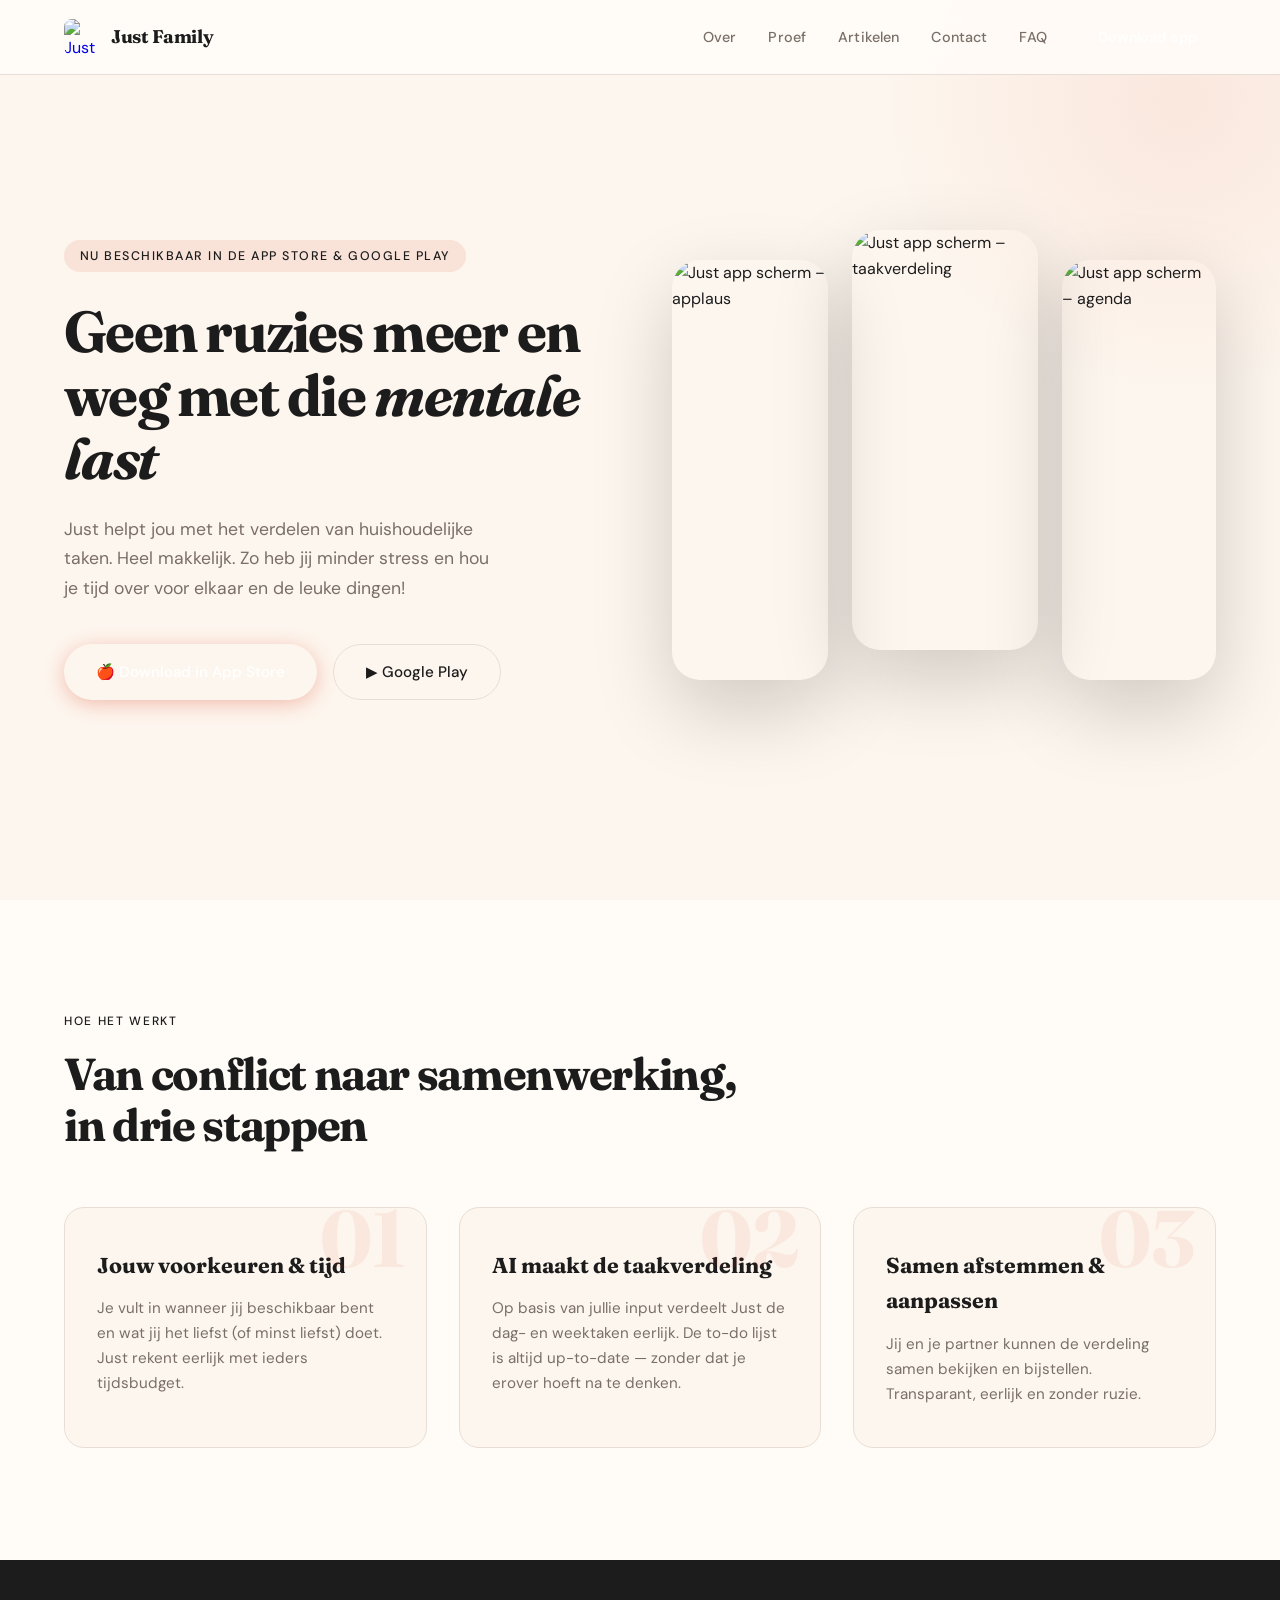
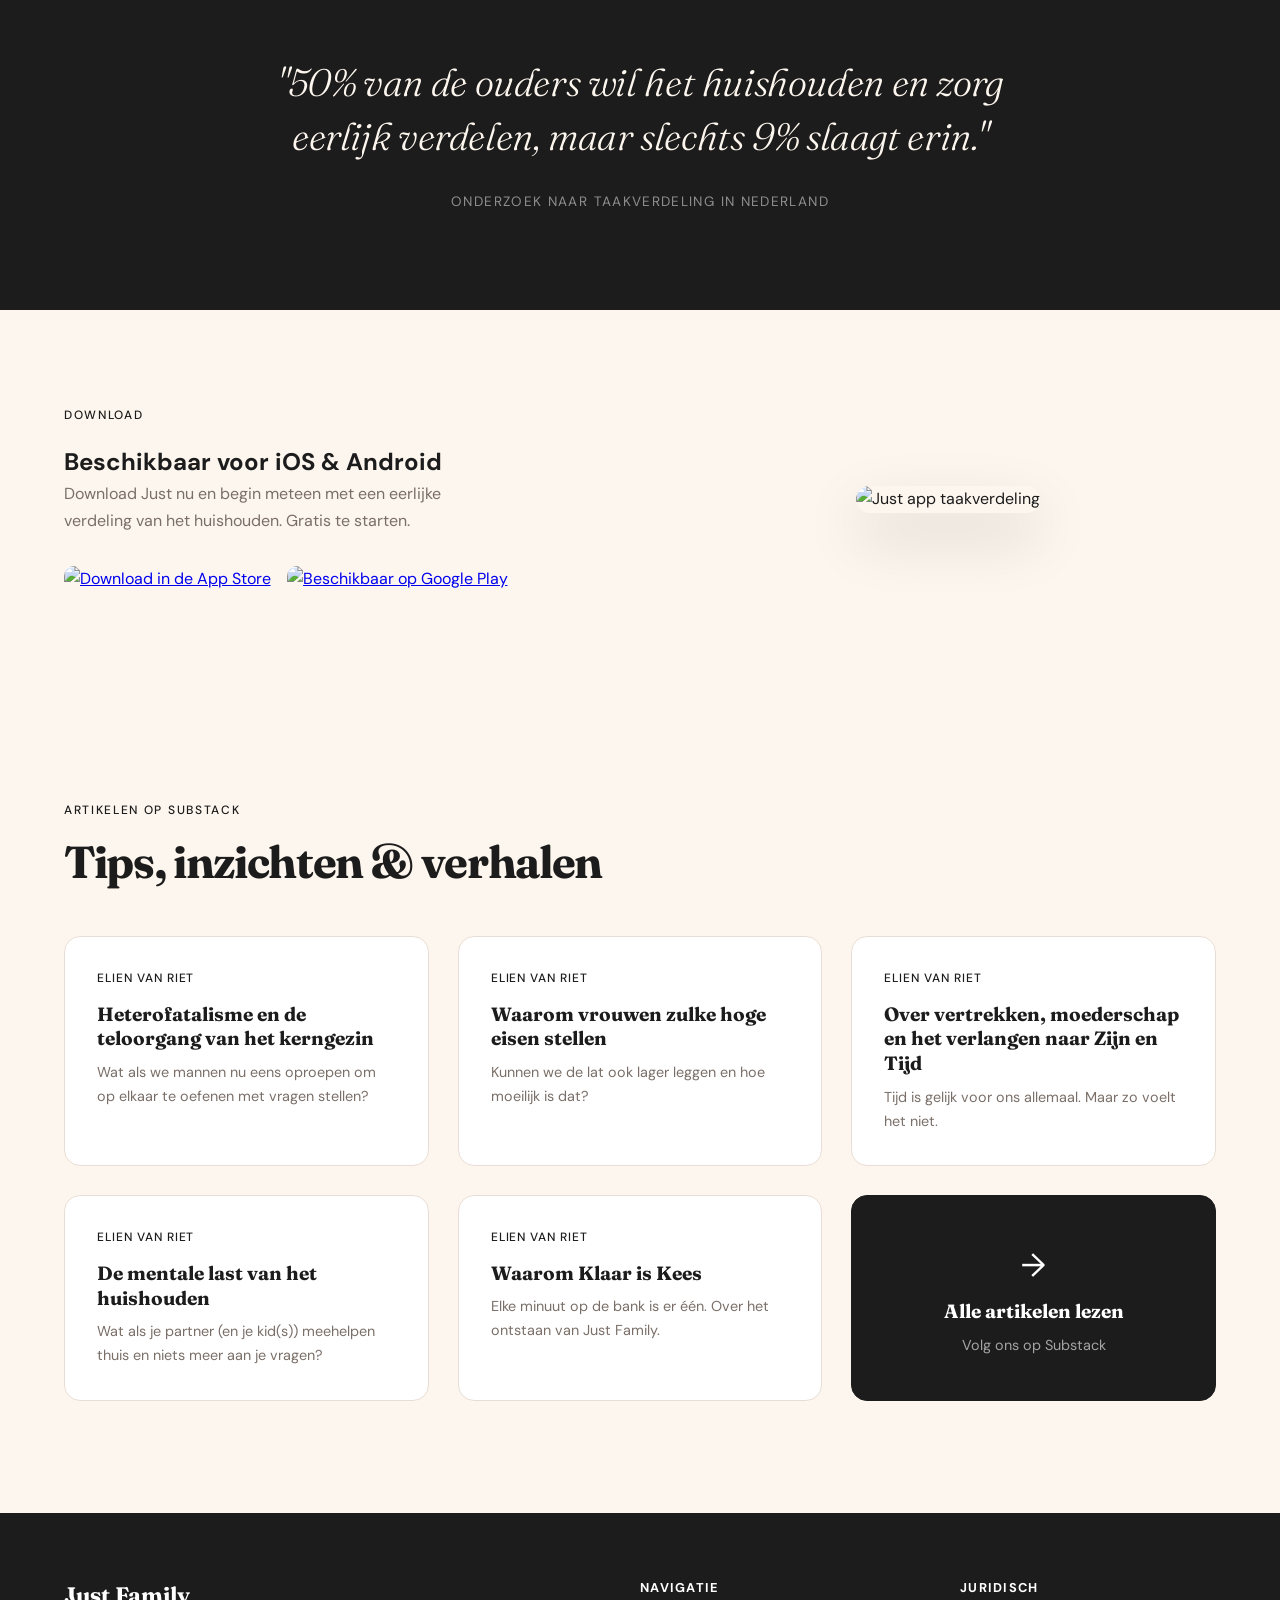
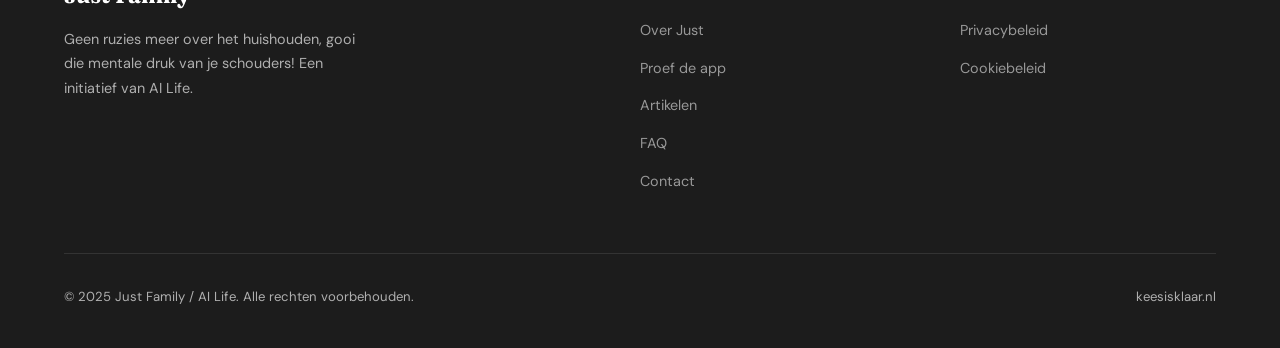
==== commit f93b54f8: "Update task distribution image in index.html" ====
--- a/index.html
+++ b/index.html
@@ -48,9 +48,9 @@
     </div>
   </div>
   <div class="hero-phones animate animate-delay-4">
-    <img src="https://keesisklaar.nl/wp-content/uploads/2026/04/PromoscreenApplaus_transparant_portrait-1-596x1024.png" alt="Just app scherm – applaus" loading="lazy" />
-    <img src="https://keesisklaar.nl/wp-content/uploads/2026/04/PromoscreenTaakverdeling_transparant_portrait-620x1024.png" alt="Just app scherm – taakverdeling" loading="lazy" />
-    <img src="https://keesisklaar.nl/wp-content/uploads/2026/04/PromoScreenAgenda_Transparant_Portrait-3-564x1024.png" alt="Just app scherm – agenda" loading="lazy" />
+    <img src="https://keesisklaar.nl/wp-content/uploads/2026/05/SchermGefeliciteerd_zonderSchaduw-scaled-e1778159471274.png" alt="Just app scherm – applaus" loading="lazy" />
+    <img src="https://keesisklaar.nl/wp-content/uploads/2026/05/Taakverdeling_zonderSchaduw-scaled-e1778159763900.png" alt="Just app scherm – taakverdeling" loading="lazy" />
+    <img src="https://keesisklaar.nl/wp-content/uploads/2026/05/SchermKalender_zonderSchaduw-scaled-e1778065490101.png" alt="Just app scherm – agenda" loading="lazy" />
   </div>
 </section>
 
--- a/css/style.css
+++ b/css/style.css
@@ -1,8 +1,8 @@
 @import url('https://fonts.googleapis.com/css2?family=Fraunces:ital,opsz,wght@0,9..144,300;0,9..144,700;1,9..144,300&family=DM+Sans:wght@300;400;500&display=swap');
 
 :root {
-  --red: #D9381E;
-  --red-dark: #B02E17;
+  --pink: #EB91B7;
+  --pink-dark: #E85392;
   --cream: #FDF6EE;
   --warm-white: #FFFBF7;
   --charcoal: #1C1C1C;
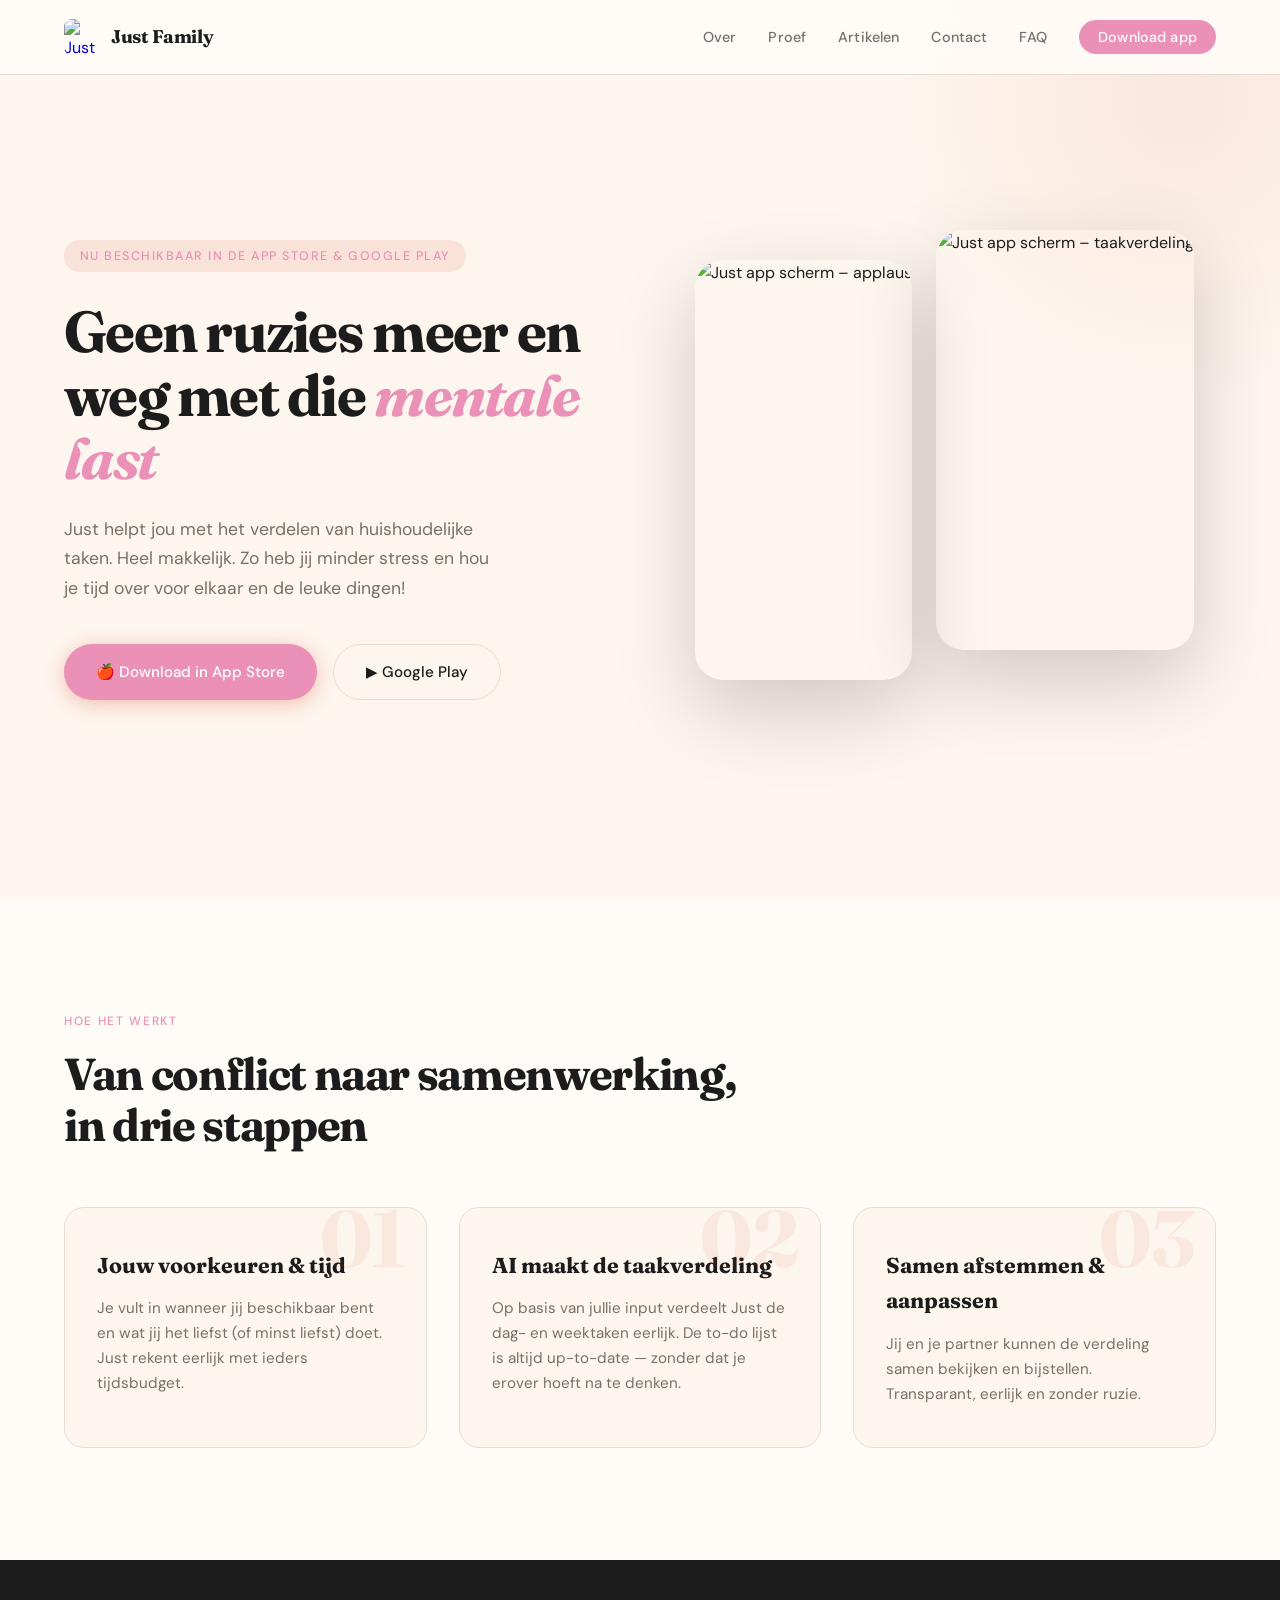
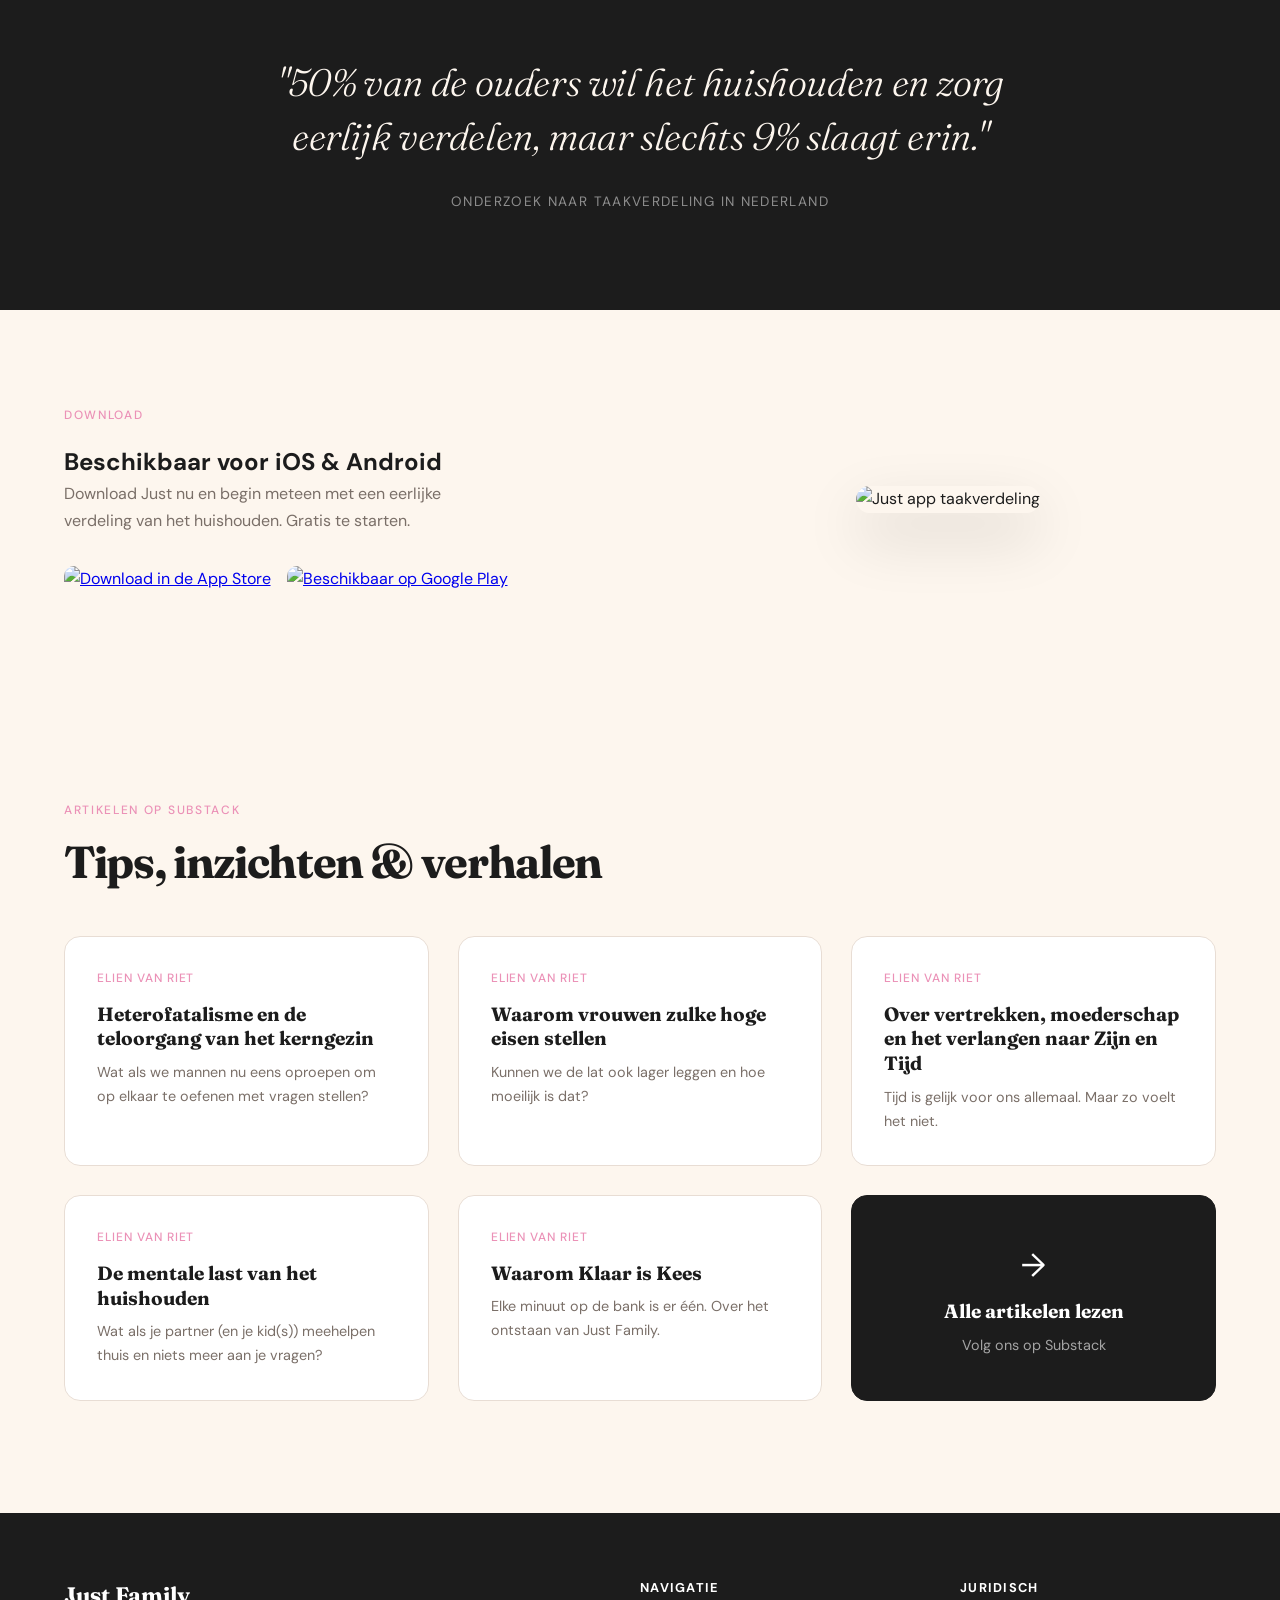
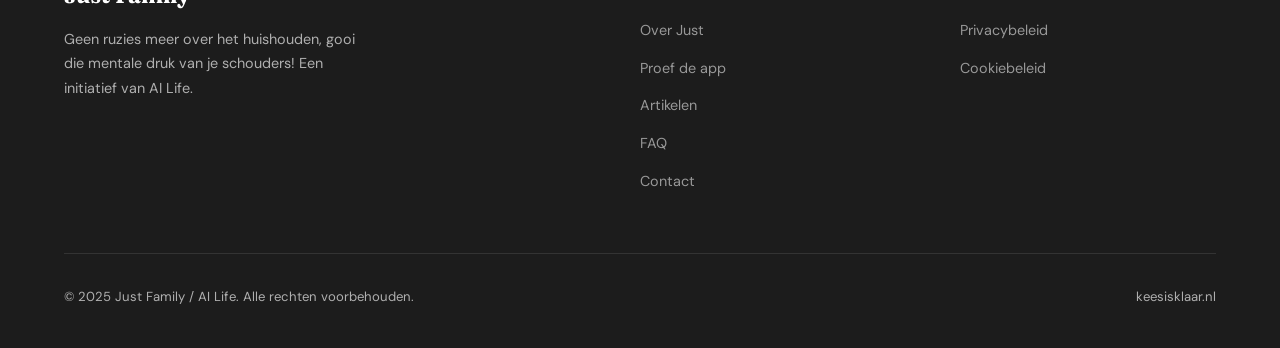
==== commit 12a22f19: "Remove agenda image from index.html Removed agenda image from the hero section." ====
--- a/index.html
+++ b/index.html
@@ -50,7 +50,6 @@
   <div class="hero-phones animate animate-delay-4">
     <img src="https://keesisklaar.nl/wp-content/uploads/2026/05/SchermGefeliciteerd_zonderSchaduw-scaled-e1778159471274.png" alt="Just app scherm – applaus" loading="lazy" />
     <img src="https://keesisklaar.nl/wp-content/uploads/2026/05/Taakverdeling_zonderSchaduw-scaled-e1778159763900.png" alt="Just app scherm – taakverdeling" loading="lazy" />
-    <img src="https://keesisklaar.nl/wp-content/uploads/2026/05/SchermKalender_zonderSchaduw-scaled-e1778065490101.png" alt="Just app scherm – agenda" loading="lazy" />
   </div>
 </section>
 
--- a/css/style.css
+++ b/css/style.css
@@ -75,10 +75,10 @@
   transition: color 0.2s;
 }
 
-.nav-links a:hover, .nav-links a.active { color: var(--red); }
+.nav-links a:hover, .nav-links a.active { color: var(--pink); }
 
 .nav-cta {
-  background: var(--red);
+  background: var(--pink);
   color: white !important;
   padding: 0.5rem 1.2rem;
   border-radius: 100px;
@@ -86,7 +86,7 @@
   transition: background 0.2s !important;
 }
 
-.nav-cta:hover { background: var(--red-dark) !important; color: white !important; }
+.nav-cta:hover { background: var(--pink-dark) !important; color: white !important; }
 
 /* ── HERO ── */
 .hero {
@@ -119,7 +119,7 @@
   font-weight: 500;
   letter-spacing: 0.12em;
   text-transform: uppercase;
-  color: var(--red);
+  color: var(--pink);
   background: rgba(217,56,30,0.1);
   padding: 0.35rem 1rem;
   border-radius: 100px;
@@ -138,7 +138,7 @@
 
 .hero h1 em {
   font-style: italic;
-  color: var(--red);
+  color: var(--pink);
 }
 
 .hero-sub {
@@ -159,7 +159,7 @@
   display: inline-flex;
   align-items: center;
   gap: 0.5rem;
-  background: var(--red);
+  background: var(--pink);
   color: white;
   padding: 0.9rem 2rem;
   border-radius: 100px;
@@ -171,7 +171,7 @@
 }
 
 .btn-primary:hover {
-  background: var(--red-dark);
+  background: var(--pink-dark);
   transform: translateY(-2px);
   box-shadow: 0 8px 28px rgba(217,56,30,0.35);
 }
@@ -224,7 +224,7 @@
   font-size: 0.75rem;
   letter-spacing: 0.14em;
   text-transform: uppercase;
-  color: var(--red);
+  color: var(--pink);
   font-weight: 500;
   margin-bottom: 1rem;
 }
@@ -355,7 +355,7 @@
 }
 
 .article-card:hover {
-  border-color: var(--red);
+  border-color: var(--pink);
   transform: translateY(-4px);
   box-shadow: 0 12px 40px rgba(0,0,0,0.08);
 }
@@ -364,7 +364,7 @@
   font-size: 0.75rem;
   letter-spacing: 0.08em;
   text-transform: uppercase;
-  color: var(--red);
+  color: var(--pink);
   font-weight: 500;
   margin-bottom: 0.8rem;
 }
@@ -478,7 +478,7 @@
   line-height: 1.1;
 }
 
-.page-header h1 em { color: var(--red); font-style: italic; }
+.page-header h1 em { color: var(--pink); font-style: italic; }
 .page-header p { color: var(--muted); font-size: 1.1rem; margin-top: 1rem; max-width: 550px; }
 
 /* ── TEAM ── */
@@ -507,7 +507,7 @@
 }
 
 .team-card h3 { font-family: 'Fraunces', serif; font-size: 1.05rem; margin-bottom: 0.25rem; }
-.team-card p { font-size: 0.82rem; color: var(--red); font-weight: 500; }
+.team-card p { font-size: 0.82rem; color: var(--pink); font-weight: 500; }
 
 /* ── FAQ ── */
 .faq-list { margin-top: 3rem; }
@@ -537,7 +537,7 @@
 .faq-question .icon {
   width: 28px; height: 28px;
   border-radius: 50%;
-  background: var(--red);
+  background: var(--pink);
   color: white;
   display: flex;
   align-items: center;
@@ -577,7 +577,7 @@
   letter-spacing: 0.1em;
   text-transform: uppercase;
   background: rgba(217,56,30,0.1);
-  color: var(--red);
+  color: var(--pink);
   padding: 0.2rem 0.6rem;
   border-radius: 4px;
   margin-bottom: 0.8rem;
@@ -617,11 +617,11 @@
 }
 
 .contact-form input:focus,
-.contact-form textarea:focus { border-color: var(--red); }
+.contact-form textarea:focus { border-color: var(--pink); }
 
 .contact-form textarea { height: 140px; resize: vertical; }
 .contact-form button {
-  background: var(--red);
+  background: var(--pink);
   color: white;
   border: none;
   padding: 1rem 2.5rem;
@@ -634,7 +634,7 @@
   width: 100%;
 }
 .contact-form button:hover {
-  background: var(--red-dark);
+  background: var(--pink-dark);
   transform: translateY(-2px);
 }
 
@@ -687,7 +687,7 @@
 }
 .proef-step .step-num {
   width: 40px; height: 40px;
-  background: var(--red);
+  background: var(--pink);
   color: white;
   border-radius: 50%;
   display: flex; align-items: center; justify-content: center;
@@ -810,7 +810,7 @@
 
   .nav-links a:hover,
   .nav-links a.active {
-    color: var(--red);
+    color: var(--pink);
     padding-left: 0.5rem;
   }
 
@@ -819,7 +819,7 @@
     display: block;
     text-align: center;
     padding: 0.9rem 1.5rem;
-    background: var(--red);
+    background: var(--pink);
     color: white !important;
     border-radius: 100px;
     font-size: 0.95rem;
@@ -829,7 +829,7 @@
   }
 
   .nav-links .nav-cta:hover {
-    background: var(--red-dark) !important;
+    background: var(--pink-dark) !important;
     padding-left: 1.5rem;
     transform: translateY(-1px);
   }
